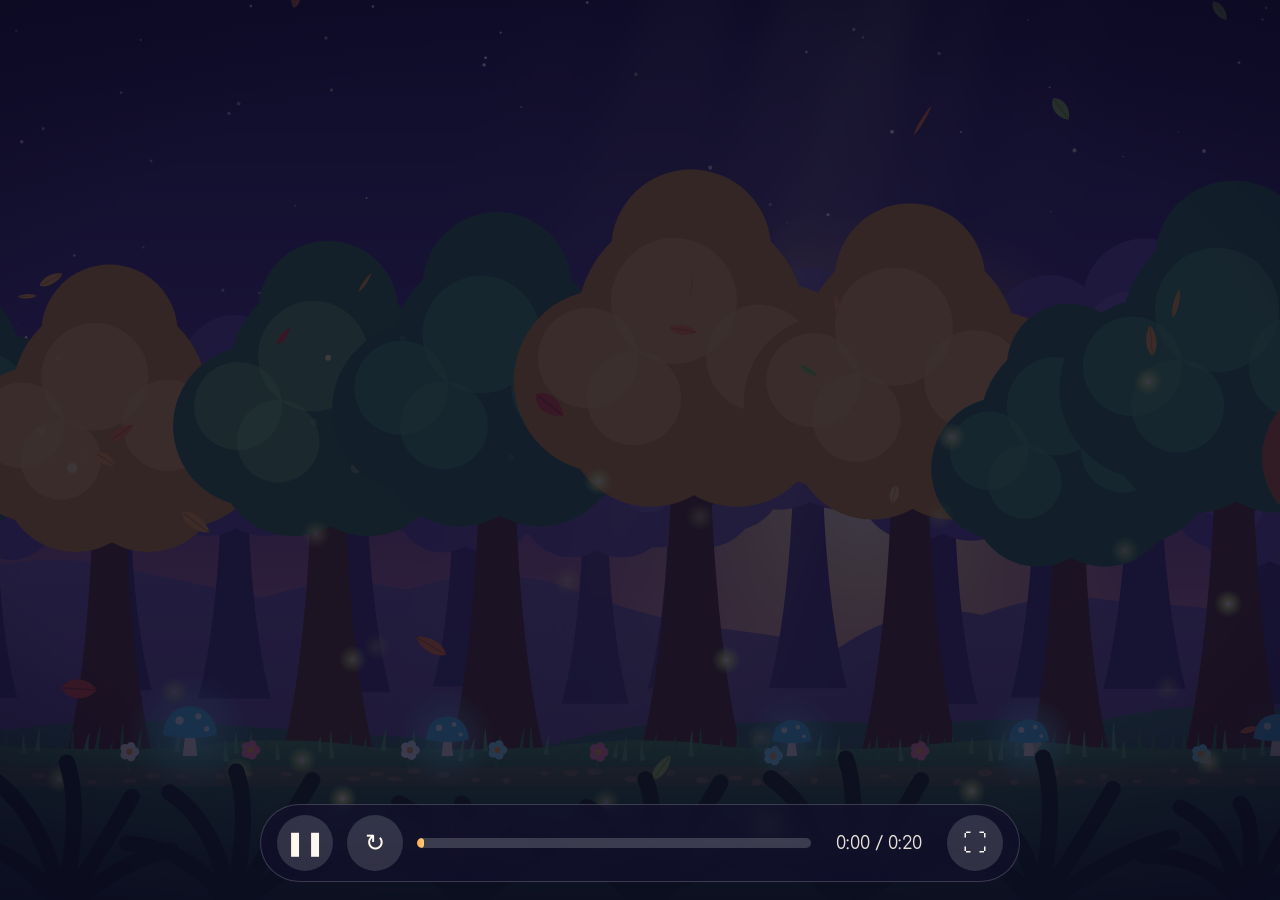
==== kitten-cartoon/rizhik.html @ b868d4de "Add single-file build for opening on Android, keep ground visible on wide screens Android opens loca" ====
<!DOCTYPE html>
<html lang="ru">
<head>
  <meta charset="UTF-8">
  <!-- Адаптация под планшет Samsung Galaxy Tab S8 Ultra (2960×1848, 16:10) -->
  <meta name="viewport" content="width=device-width, initial-scale=1, maximum-scale=1, user-scalable=no, viewport-fit=cover">
  <meta name="theme-color" content="#1b1838">
  <meta name="mobile-web-app-capable" content="yes">
  <meta name="apple-mobile-web-app-capable" content="yes">
  <title>Рыжик в волшебном лесу</title>
  <link rel="preconnect" href="https://fonts.googleapis.com">
  <link rel="preconnect" href="https://fonts.gstatic.com" crossorigin>
  <link href="https://fonts.googleapis.com/css2?family=Comfortaa:wght@500;700&display=swap" rel="stylesheet">
  <style>
/* ===========================================================
   Рыжик в волшебном лесу — стили
   Оптимизировано под Samsung Galaxy Tab S8 Ultra:
   экран 14.6", 2960×1848 px, соотношение 16:10,
   в браузере ≈ 1480×924 CSS-пикселей (DPR 2) в альбомной ориентации.
   =========================================================== */

*,
*::before,
*::after { box-sizing: border-box; }

:root {
  --bg: #0b0820;
  --panel: rgba(20, 16, 48, 0.55);
  --panel-border: rgba(255, 255, 255, 0.18);
  --accent: #ffa94d;
  --accent-2: #ffd27a;
  --text: #fff8ee;
  --font: "Comfortaa", "Segoe UI", "Roboto", system-ui, sans-serif;
}

html,
body {
  margin: 0;
  width: 100%;
  height: 100%;
  overflow: hidden;
  background: var(--bg);
  color: var(--text);
  font-family: var(--font);
  -webkit-tap-highlight-color: transparent;
  -webkit-user-select: none;
  user-select: none;
  touch-action: manipulation;
  overscroll-behavior: none;
}

#stage {
  position: fixed;
  inset: 0;
  width: 100vw;
  height: 100vh;
  height: 100dvh;           /* учитывает панель браузера на планшете */
  overflow: hidden;
  background: var(--bg);
}

#scene {
  display: block;
  width: 100%;
  height: 100%;
}

/* ---------- Тексты внутри SVG ---------- */
.title-main {
  font-family: var(--font);
  font-weight: 700;
  font-size: 120px;
  fill: #fff4e0;
  stroke: #b8562a;
  stroke-width: 3px;
  paint-order: stroke;
  letter-spacing: 4px;
  filter: drop-shadow(0 4px 10px rgba(30, 15, 60, 0.85)) drop-shadow(0 6px 24px rgba(255, 170, 90, 0.6));
}

.title-sub {
  font-family: var(--font);
  font-weight: 500;
  font-size: 58px;
  fill: #ffe6c4;
  stroke: #4a2a6a;
  stroke-width: 6px;
  paint-order: stroke;
  letter-spacing: 2px;
  filter: drop-shadow(0 4px 12px rgba(40, 20, 80, 0.8));
}

.bubble-text {
  font-family: var(--font);
  font-weight: 700;
  font-size: 46px;
  fill: #c2581f;
}

/* ---------- Панель управления ---------- */
#controls {
  position: absolute;
  left: 50%;
  bottom: max(18px, env(safe-area-inset-bottom));
  transform: translateX(-50%);
  display: flex;
  align-items: center;
  gap: 14px;
  width: min(760px, calc(100% - 32px));
  padding: 10px 16px;
  border-radius: 999px;
  background: var(--panel);
  border: 1px solid var(--panel-border);
  backdrop-filter: blur(10px);
  -webkit-backdrop-filter: blur(10px);
  transition: opacity 0.5s ease, transform 0.5s ease;
  z-index: 5;
}

#controls.idle {
  opacity: 0;
  transform: translateX(-50%) translateY(20px);
  pointer-events: none;
}

.ctl {
  flex: 0 0 auto;
  width: 56px;               /* крупные кнопки для пальцев и S Pen */
  height: 56px;
  border: none;
  border-radius: 50%;
  background: rgba(255, 255, 255, 0.14);
  color: var(--text);
  font-size: 24px;
  line-height: 1;
  cursor: pointer;
  transition: background 0.2s, transform 0.15s;
}

.ctl:hover { background: rgba(255, 255, 255, 0.26); }
.ctl:active { transform: scale(0.92); }

#progress {
  flex: 1 1 auto;
  height: 10px;
  border-radius: 5px;
  background: rgba(255, 255, 255, 0.18);
  overflow: hidden;
  cursor: pointer;
}

#progressFill {
  width: 0%;
  height: 100%;
  border-radius: 5px;
  background: linear-gradient(90deg, var(--accent), var(--accent-2));
}

#time {
  flex: 0 0 auto;
  min-width: 108px;
  font-size: 18px;
  font-variant-numeric: tabular-nums;
  text-align: center;
  opacity: 0.9;
}

/* ---------- Финальный экран ---------- */
#endOverlay {
  position: absolute;
  inset: 0;
  display: flex;
  align-items: flex-start;
  justify-content: center;
  padding-top: 40vh;
  z-index: 4;
  transition: opacity 0.8s ease;
}

#endOverlay.hidden {
  opacity: 0;
  pointer-events: none;
}

.big-btn {
  display: inline-flex;
  align-items: center;
  gap: 14px;
  padding: 22px 44px;
  border: 3px solid rgba(255, 255, 255, 0.85);
  border-radius: 999px;
  background: linear-gradient(135deg, #ff9a3c, #ff6f61);
  color: #fff;
  font-family: var(--font);
  font-weight: 700;
  font-size: 34px;
  cursor: pointer;
  box-shadow: 0 12px 40px rgba(255, 120, 60, 0.55);
  animation: pulse 2s ease-in-out infinite;
}

.big-btn:active { transform: scale(0.96); }
.big-btn-icon { font-size: 40px; }

@keyframes pulse {
  0%, 100% { box-shadow: 0 12px 40px rgba(255, 120, 60, 0.45); transform: scale(1); }
  50%      { box-shadow: 0 12px 60px rgba(255, 170, 80, 0.85); transform: scale(1.04); }
}

/* ---------- Подсказка «поверните планшет» ---------- */
#rotateHint {
  display: none;
  position: absolute;
  top: max(24px, env(safe-area-inset-top));
  left: 50%;
  transform: translateX(-50%);
  padding: 16px 28px;
  border-radius: 24px;
  background: var(--panel);
  border: 1px solid var(--panel-border);
  backdrop-filter: blur(10px);
  -webkit-backdrop-filter: blur(10px);
  text-align: center;
  font-size: 22px;
  z-index: 6;
  animation: hintFade 6s ease forwards;
}

#rotateHint p { margin: 6px 0 0; line-height: 1.4; }
.rotate-icon { font-size: 40px; animation: spin 2.4s ease-in-out infinite; }

@keyframes spin { 50% { transform: rotate(90deg); } }
@keyframes hintFade { 0%, 80% { opacity: 1; } 100% { opacity: 0; visibility: hidden; } }

@media (orientation: portrait) {
  #rotateHint { display: block; }
}

/* Крупный экран планшета (Tab S8 Ultra ≈ 1480×924) — чуть крупнее интерфейс */
@media (min-width: 1300px) and (min-height: 800px) {
  .ctl { width: 64px; height: 64px; font-size: 26px; }
  #time { font-size: 20px; }
  .big-btn { font-size: 40px; padding: 26px 54px; }
}

/* Небольшие экраны (телефоны) */
@media (max-width: 600px) {
  #controls { gap: 8px; padding: 8px 10px; }
  .ctl { width: 46px; height: 46px; font-size: 20px; }
  #time { min-width: 84px; font-size: 14px; }
  .big-btn { font-size: 22px; padding: 16px 28px; }
}

@media (prefers-reduced-motion: reduce) {
  .big-btn, .rotate-icon { animation: none; }
}

</style>
</head>
<body>
  <main id="stage">
    <!-- Вся сцена — один SVG в пропорции 16:10, как экран Tab S8 Ultra -->
    <svg id="scene" viewBox="0 0 1600 1000" preserveAspectRatio="xMidYMax slice"
         xmlns="http://www.w3.org/2000/svg" aria-label="Мультфильм: рыжий котёнок гуляет по волшебному лесу" role="img">
      <defs>
        <!-- Небо в сумерках -->
        <linearGradient id="gSky" x1="0" y1="0" x2="0" y2="1">
          <stop offset="0" stop-color="#1f1c4d"/>
          <stop offset="0.45" stop-color="#5b4a9b"/>
          <stop offset="0.75" stop-color="#d98aa6"/>
          <stop offset="1" stop-color="#ffc58f"/>
        </linearGradient>
        <radialGradient id="gSun" cx="0.5" cy="0.5" r="0.5">
          <stop offset="0" stop-color="#fff6d8" stop-opacity="1"/>
          <stop offset="0.25" stop-color="#ffe3a3" stop-opacity="0.9"/>
          <stop offset="1" stop-color="#ffb37a" stop-opacity="0"/>
        </radialGradient>
        <linearGradient id="gRay" x1="0" y1="0" x2="0" y2="1">
          <stop offset="0" stop-color="#fff3c4" stop-opacity="0.55"/>
          <stop offset="1" stop-color="#fff3c4" stop-opacity="0"/>
        </linearGradient>
        <linearGradient id="gGround" x1="0" y1="0" x2="0" y2="1">
          <stop offset="0" stop-color="#4f9a5a"/>
          <stop offset="0.25" stop-color="#2f6e47"/>
          <stop offset="1" stop-color="#173a2c"/>
        </linearGradient>
        <linearGradient id="gHillFar" x1="0" y1="0" x2="0" y2="1">
          <stop offset="0" stop-color="#7a6bb5"/>
          <stop offset="1" stop-color="#4c3f86"/>
        </linearGradient>
        <linearGradient id="gHillMid" x1="0" y1="0" x2="0" y2="1">
          <stop offset="0" stop-color="#3f7f6a"/>
          <stop offset="1" stop-color="#244c46"/>
        </linearGradient>
        <!-- Шёрстка котёнка -->
        <linearGradient id="gFur" x1="0" y1="0" x2="0" y2="1">
          <stop offset="0" stop-color="#ffab4a"/>
          <stop offset="0.6" stop-color="#f28a2e"/>
          <stop offset="1" stop-color="#e0711f"/>
        </linearGradient>
        <linearGradient id="gFurDark" x1="0" y1="0" x2="0" y2="1">
          <stop offset="0" stop-color="#e27d2c"/>
          <stop offset="1" stop-color="#c25f1a"/>
        </linearGradient>
        <radialGradient id="gHead" cx="0.4" cy="0.35" r="0.7">
          <stop offset="0" stop-color="#ffbe68"/>
          <stop offset="0.7" stop-color="#f58f33"/>
          <stop offset="1" stop-color="#e2731f"/>
        </radialGradient>
        <radialGradient id="gIris" cx="0.5" cy="0.6" r="0.6">
          <stop offset="0" stop-color="#c9f27a"/>
          <stop offset="0.6" stop-color="#5fbf4a"/>
          <stop offset="1" stop-color="#2f7d34"/>
        </radialGradient>
        <radialGradient id="gGlow" cx="0.5" cy="0.5" r="0.5">
          <stop offset="0" stop-color="#fffbd0" stop-opacity="1"/>
          <stop offset="0.3" stop-color="#f4ff8a" stop-opacity="0.8"/>
          <stop offset="1" stop-color="#c8ff6a" stop-opacity="0"/>
        </radialGradient>
        <radialGradient id="gMushGlow" cx="0.5" cy="0.5" r="0.5">
          <stop offset="0" stop-color="#8ff3ff" stop-opacity="0.75"/>
          <stop offset="1" stop-color="#5ad6ff" stop-opacity="0"/>
        </radialGradient>
        <radialGradient id="gVignette" cx="0.5" cy="0.5" r="0.75">
          <stop offset="0.6" stop-color="#000" stop-opacity="0"/>
          <stop offset="1" stop-color="#0b0820" stop-opacity="0.6"/>
        </radialGradient>
        <filter id="fBlur" x="-50%" y="-50%" width="200%" height="200%">
          <feGaussianBlur stdDeviation="18"/>
        </filter>
        <filter id="fSoft" x="-20%" y="-20%" width="140%" height="140%">
          <feGaussianBlur stdDeviation="3"/>
        </filter>
        <!-- Шаблон листочка -->
        <symbol id="leaf" viewBox="-20 -20 40 40" overflow="visible">
          <path d="M0,-18 C12,-12 14,6 0,18 C-14,6 -12,-12 0,-18 Z"/>
          <path d="M0,-16 L0,18" stroke="rgba(0,0,0,0.25)" stroke-width="1.6" fill="none"/>
        </symbol>
      </defs>

      <!-- ===== ФОН ===== -->
      <rect width="1600" height="1000" fill="url(#gSky)"/>
      <g id="stars"></g>
      <circle id="sun" cx="1050" cy="560" r="330" fill="url(#gSun)"/>
      <g id="layerHills"></g>
      <g id="layerFar"></g>
      <g id="rays" filter="url(#fBlur)"></g>
      <g id="layerMid"></g>
      <g id="layerGround"></g>

      <!-- ===== КОТЁНОК ===== -->
      <g id="kitten">
        <ellipse id="kShadow" cx="5" cy="2" rx="100" ry="13" fill="#0d2418" opacity="0.35"/>
        <g id="kBody">
          <!-- хвост -->
          <g id="kTail">
            <path d="M-62,-86 C-105,-92 -140,-130 -128,-182 C-124,-200 -104,-206 -100,-190
                     C-112,-150 -95,-112 -55,-100 Z" fill="url(#gFur)" stroke="#c9631c" stroke-width="2"/>
            <path d="M-121,-160 C-118,-150 -112,-142 -104,-136" stroke="#c9631c" stroke-width="7" fill="none" stroke-linecap="round"/>
            <path d="M-125,-182 C-122,-190 -112,-194 -104,-188" stroke="#fff1de" stroke-width="9" fill="none" stroke-linecap="round"/>
          </g>
          <!-- дальние лапки -->
          <g id="legBF" class="leg far"><path d="M-14,0 L-12,50 Q0,60 12,50 L14,0 Z" fill="url(#gFurDark)"/><ellipse cx="3" cy="55" rx="16" ry="9" fill="#f3dcc4"/></g>
          <g id="legFF" class="leg far"><path d="M-13,0 L-11,50 Q0,60 11,50 L13,0 Z" fill="url(#gFurDark)"/><ellipse cx="3" cy="55" rx="15" ry="9" fill="#f3dcc4"/></g>
          <!-- туловище -->
          <ellipse cx="5" cy="-82" rx="80" ry="44" fill="url(#gFur)" stroke="#d26a1e" stroke-width="2"/>
          <ellipse cx="18" cy="-58" rx="52" ry="18" fill="#ffe2c2" opacity="0.85"/>
          <path d="M-30,-123 Q-20,-100 -34,-82" stroke="#d0661c" stroke-width="8" fill="none" stroke-linecap="round"/>
          <path d="M-5,-126 Q4,-104 -8,-86" stroke="#d0661c" stroke-width="8" fill="none" stroke-linecap="round"/>
          <path d="M20,-125 Q28,-106 18,-92" stroke="#d0661c" stroke-width="7" fill="none" stroke-linecap="round"/>
          <path d="M-55,-112 Q-48,-95 -60,-80" stroke="#d0661c" stroke-width="7" fill="none" stroke-linecap="round"/>
          <!-- ближние лапки -->
          <g id="legBN" class="leg"><path d="M-15,0 L-12,50 Q0,60 12,50 L15,0 Z" fill="url(#gFur)"/><ellipse cx="3" cy="55" rx="17" ry="10" fill="#fff1de"/><path d="M-4,58 L-4,63 M4,58 L4,64 M12,57 L12,62" stroke="#e0b99a" stroke-width="2"/></g>
          <g id="legFN" class="leg"><path d="M-14,0 L-11,50 Q0,60 11,50 L14,0 Z" fill="url(#gFur)"/><ellipse cx="3" cy="55" rx="16" ry="10" fill="#fff1de"/><path d="M-4,58 L-4,63 M4,58 L4,64 M12,57 L12,62" stroke="#e0b99a" stroke-width="2"/></g>

          <!-- голова -->
          <g id="kHead">
            <!-- уши -->
            <g id="earBack">
              <path d="M-42,-22 L-36,-88 L-2,-46 Z" fill="#e8792a" stroke="#c9631c" stroke-width="2" stroke-linejoin="round"/>
              <path d="M-34,-32 L-32,-72 L-12,-46 Z" fill="#ffb3b8"/>
            </g>
            <g id="earFront">
              <path d="M8,-48 L42,-90 L50,-20 Z" fill="#f58f33" stroke="#c9631c" stroke-width="2" stroke-linejoin="round"/>
              <path d="M18,-46 L39,-74 L42,-34 Z" fill="#ffb3b8"/>
            </g>
            <!-- голова-шарик -->
            <ellipse cx="0" cy="0" rx="58" ry="52" fill="url(#gHead)" stroke="#c9631c" stroke-width="2"/>
            <!-- щёчки-пушок -->
            <path d="M-56,10 L-70,18 L-54,22 L-66,32 L-46,30" fill="#f58f33" stroke="#c9631c" stroke-width="2" stroke-linejoin="round"/>
            <path d="M-12,-50 Q-8,-36 -14,-26 M4,-52 Q6,-38 2,-28 M20,-48 Q18,-38 16,-30" stroke="#d0661c" stroke-width="6" fill="none" stroke-linecap="round"/>
            <!-- мордочка -->
            <ellipse cx="22" cy="22" rx="30" ry="20" fill="#fff1de"/>
            <ellipse cx="-22" cy="22" rx="12" ry="7" fill="#ff8fa0" opacity="0.55"/>
            <ellipse cx="50" cy="20" rx="8" ry="6" fill="#ff8fa0" opacity="0.5"/>
            <!-- глаза -->
            <g id="eyeBack">
              <ellipse cx="-4" cy="-4" rx="13" ry="16" fill="#fff"/>
              <ellipse class="iris" cx="-2" cy="-2" rx="10" ry="13" fill="url(#gIris)"/>
              <ellipse class="pupil" cx="-1" cy="-1" rx="5" ry="9" fill="#13131f"/>
              <circle class="shine" cx="2" cy="-7" r="4" fill="#fff"/>
              <circle class="shine" cx="-5" cy="4" r="2" fill="#fff" opacity="0.8"/>
            </g>
            <g id="eyeFront">
              <ellipse cx="32" cy="-4" rx="13" ry="16" fill="#fff"/>
              <ellipse class="iris" cx="34" cy="-2" rx="10" ry="13" fill="url(#gIris)"/>
              <ellipse class="pupil" cx="35" cy="-1" rx="5" ry="9" fill="#13131f"/>
              <circle class="shine" cx="38" cy="-7" r="4" fill="#fff"/>
              <circle class="shine" cx="31" cy="4" r="2" fill="#fff" opacity="0.8"/>
            </g>
            <!-- носик и рот -->
            <path d="M24,12 L34,12 L29,19 Z" fill="#ff7c93" stroke="#d65a74" stroke-width="1.5" stroke-linejoin="round"/>
            <path id="mouthClosed" d="M29,19 Q29,26 21,27 M29,19 Q30,26 38,26" stroke="#7a3b2a" stroke-width="2.4" fill="none" stroke-linecap="round"/>
            <g id="mouthOpen" opacity="0">
              <path d="M21,24 Q29,42 38,24 Q29,28 21,24 Z" fill="#9b2f3f" stroke="#7a3b2a" stroke-width="2"/>
              <ellipse cx="29" cy="33" rx="5" ry="3.5" fill="#ff8fa0"/>
            </g>
            <!-- усики -->
            <g stroke="#fff8ef" stroke-width="2" stroke-linecap="round" opacity="0.9" id="whiskers">
              <path d="M40,20 Q62,14 82,12" fill="none"/>
              <path d="M41,25 Q64,25 84,28" fill="none"/>
              <path d="M40,30 Q60,35 78,42" fill="none"/>
              <path d="M8,22 Q-10,18 -24,18" fill="none"/>
            </g>
          </g>
        </g>
        <!-- облачко «Мяу!» -->
        <g id="bubble" opacity="0">
          <path d="M150,-300 h150 a30,30 0 0 1 30,30 v40 a30,30 0 0 1 -30,30 h-110 l-30,30 l6,-30 h-16 a30,30 0 0 1 -30,-30 v-40 a30,30 0 0 1 30,-30 Z"
                fill="#fffaf0" stroke="#e5a36a" stroke-width="3"/>
          <text x="225" y="-236" text-anchor="middle" class="bubble-text">Мяу!</text>
        </g>
      </g>

      <!-- бабочка -->
      <g id="butterfly" opacity="0">
        <g id="bfWings">
          <path d="M0,0 C-10,-34 -40,-36 -36,-12 C-34,0 -14,4 0,0 Z" fill="#7fd6ff" stroke="#3a7bd5" stroke-width="2"/>
          <path d="M0,0 C-8,18 -30,24 -28,8 C-26,0 -12,0 0,0 Z" fill="#b48cff" stroke="#3a7bd5" stroke-width="2"/>
          <path d="M0,0 C10,-34 40,-36 36,-12 C34,0 14,4 0,0 Z" fill="#7fd6ff" stroke="#3a7bd5" stroke-width="2"/>
          <path d="M0,0 C8,18 30,24 28,8 C26,0 12,0 0,0 Z" fill="#b48cff" stroke="#3a7bd5" stroke-width="2"/>
          <circle cx="-22" cy="-16" r="4" fill="#fff" opacity="0.8"/>
          <circle cx="22" cy="-16" r="4" fill="#fff" opacity="0.8"/>
        </g>
        <ellipse cx="0" cy="0" rx="3.5" ry="12" fill="#2a2347"/>
        <path d="M-1,-11 Q-6,-22 -10,-24 M1,-11 Q6,-22 10,-24" stroke="#2a2347" stroke-width="1.6" fill="none"/>
        <circle cx="0" cy="0" r="40" fill="url(#gGlow)" opacity="0.25"/>
      </g>

      <!-- ===== ПЕРЕДНИЙ ПЛАН ===== -->
      <g id="fireflies"></g>
      <g id="leaves"></g>
      <g id="layerFront"></g>
      <rect width="1600" height="1000" fill="url(#gVignette)" pointer-events="none"/>

      <!-- титры -->
      <g id="title" opacity="0">
        <text x="800" y="380" text-anchor="middle" class="title-main">Рыжик</text>
        <text x="800" y="460" text-anchor="middle" class="title-sub">в волшебном лесу</text>
      </g>
      <g id="theEnd" opacity="0">
        <text x="800" y="370" text-anchor="middle" class="title-main">Конец</text>
      </g>
      <!-- затемнение для плавного начала -->
      <rect id="fade" width="1600" height="1000" fill="#0b0820" opacity="1" pointer-events="none"/>
    </svg>

    <!-- Подсказка для портретной ориентации -->
    <div id="rotateHint" aria-hidden="true">
      <div class="rotate-icon">⟳</div>
      <p>Поверните планшет горизонтально<br>для лучшего просмотра</p>
    </div>

    <!-- Финальный экран -->
    <div id="endOverlay" class="hidden">
      <button id="replayBig" class="big-btn" type="button">
        <span class="big-btn-icon">↻</span> Смотреть ещё раз
      </button>
    </div>

    <!-- Панель управления -->
    <div id="controls">
      <button id="btnPlay" class="ctl" type="button" aria-label="Пауза">❚❚</button>
      <button id="btnReplay" class="ctl" type="button" aria-label="Сначала">↻</button>
      <div id="progress"><div id="progressFill"></div></div>
      <span id="time">0:00 / 0:20</span>
      <button id="btnFull" class="ctl" type="button" aria-label="Во весь экран">⛶</button>
    </div>
  </main>

  <script>
/* ===========================================================
   Рыжик в волшебном лесу — анимация (≈20 секунд)
   Чистый JavaScript + SVG, без библиотек.

   Сюжет:
   0–3 c     — затемнение, титр, котёнок выходит слева
   3–8 c     — котёнок гуляет, камера плавно едет за ним
   8–12.5 c  — остановка: прилетает бабочка, котёнок следит за ней
   12.5–17 c — котёнок идёт дальше
   17–20 c   — остановка, «Мяу!», титр «Конец», кнопка повтора
   =========================================================== */
(() => {
  "use strict";

  const SVG_NS = "http://www.w3.org/2000/svg";
  const DURATION = 20;           // длина мультфильма, сек
  const GROUND_Y = 860;          // линия земли, по которой идёт котёнок
  const KITTEN_SCREEN_X = 620;   // где камера держит котёнка на экране
  const STRIDE = 130;            // длина шага (пикселей за цикл лап)

  const $ = (id) => document.getElementById(id);

  // ---------- Математика ----------
  const clamp = (v, a, b) => Math.min(b, Math.max(a, v));
  const lerp = (a, b, t) => a + (b - a) * t;
  const smooth = (e0, e1, x) => {
    const t = clamp((x - e0) / (e1 - e0), 0, 1);
    return t * t * (3 - 2 * t);
  };
  // окно: плавно 0→1 на [a,b], держим 1, плавно 1→0 на [c,d]
  const win = (x, a, b, c, d) => smooth(a, b, x) * (1 - smooth(c, d, x));

  // Детерминированный генератор случайных чисел — повтор всегда одинаковый
  function rng(seed) {
    return () => {
      seed |= 0; seed = (seed + 0x6d2b79f5) | 0;
      let t = Math.imul(seed ^ (seed >>> 15), 1 | seed);
      t = (t + Math.imul(t ^ (t >>> 7), 61 | t)) ^ t;
      return ((t ^ (t >>> 14)) >>> 0) / 4294967296;
    };
  }
  const R = rng(20250327);
  const rand = (a, b) => a + R() * (b - a);

  function el(tag, attrs, parent) {
    const n = document.createElementNS(SVG_NS, tag);
    for (const k in attrs) n.setAttribute(k, attrs[k]);
    if (parent) parent.appendChild(n);
    return n;
  }

  // ---------- Движение котёнка ----------
  // «Желание идти» во времени (0 — стоит, 1 — идёт), плавные переходы
  const walkWeight = (t) =>
    win(t, 0.0, 0.6, 7.4, 8.4) + win(t, 12.3, 13.2, 16.6, 17.6);
  const SPEED = 175; // px/сек

  // Предрасчёт пройденного пути (интеграл скорости) — 120 точек/сек
  const SAMPLES = 120;
  const distTable = new Float32Array(DURATION * SAMPLES + 2);
  for (let i = 1; i < distTable.length; i++) {
    const t = i / SAMPLES;
    distTable[i] = distTable[i - 1] + (SPEED * walkWeight(t)) / SAMPLES;
  }
  const distAt = (t) => {
    const f = clamp(t, 0, DURATION) * SAMPLES;
    const i = Math.floor(f);
    const j = Math.min(i + 1, distTable.length - 1);
    return lerp(distTable[i], distTable[j], f - i);
  };
  const START_X = -260;
  const kittenWorldX = (t) => START_X + distAt(t);
  const cameraX = (t) => {
    const k = kittenWorldX(t) - KITTEN_SCREEN_X;
    // мягкий «вход» камеры, чтобы не было рывка
    return k > 0 ? k : 0;
  };
  const WORLD_END = kittenWorldX(DURATION);

  // ==========================================================
  //                 ПОСТРОЕНИЕ ДЕКОРАЦИЙ
  // ==========================================================
  const layers = {
    hills: { g: $("layerHills"), k: 0.12 },
    far: { g: $("layerFar"), k: 0.28 },
    mid: { g: $("layerMid"), k: 0.6 },
    ground: { g: $("layerGround"), k: 1.0 },
    front: { g: $("layerFront"), k: 1.45 },
  };
  const span = (k) => 1600 + (WORLD_END - KITTEN_SCREEN_X) * k + 400;

  // Звёзды
  const stars = [];
  for (let i = 0; i < 70; i++) {
    const s = el("circle", {
      cx: rand(0, 1600), cy: rand(0, 380), r: rand(0.8, 2.4), fill: "#fff",
    }, $("stars"));
    stars.push({ n: s, ph: rand(0, 6.28), sp: rand(1, 3) });
  }

  // Лучи света
  const rays = [];
  for (let i = 0; i < 6; i++) {
    const x = 700 + i * 120 + rand(-30, 30);
    const w = rand(40, 90);
    const p = el("polygon", {
      points: `${x},-50 ${x + w},-50 ${x - 260 + w * 2},1000 ${x - 380},1000`,
      fill: "url(#gRay)", opacity: 0.35,
    }, $("rays"));
    rays.push({ n: p, ph: rand(0, 6.28) });
  }

  // Холмы на горизонте
  function hillPath(width, baseY, amp, step, seedOff) {
    let d = `M-100,1000 L-100,${baseY}`;
    for (let x = -100; x <= width + step; x += step) {
      const y = baseY - amp * (0.5 + 0.5 * Math.sin(x * 0.004 + seedOff)) - amp * 0.4 * Math.sin(x * 0.011 + seedOff * 2);
      d += ` Q${x + step / 2},${y - amp * 0.3} ${x + step},${y}`;
    }
    return d + ` L${width + step},1000 Z`;
  }
  el("path", { d: hillPath(span(0.12), 700, 60, 160, 1), fill: "url(#gHillFar)", opacity: 0.9 }, layers.hills.g);

  // Дерево: ствол + пышная крона из кругов
  function tree(parent, x, baseY, h, pal, opts = {}) {
    const g = el("g", {}, parent);
    const w = h * 0.06 + 6;
    el("path", {
      d: `M${x - w * 1.6},${baseY} Q${x - w * 0.6},${baseY - h * 0.3} ${x - w * 0.55},${baseY - h * 0.85}
          L${x + w * 0.55},${baseY - h * 0.85} Q${x + w * 0.6},${baseY - h * 0.3} ${x + w * 1.6},${baseY} Z`,
      fill: pal.trunk,
    }, g);
    // ветки
    el("path", {
      d: `M${x},${baseY - h * 0.55} Q${x + h * 0.12},${baseY - h * 0.65} ${x + h * 0.2},${baseY - h * 0.78}`,
      stroke: pal.trunk, "stroke-width": w * 0.5, fill: "none", "stroke-linecap": "round",
    }, g);
    el("path", {
      d: `M${x},${baseY - h * 0.62} Q${x - h * 0.1},${baseY - h * 0.7} ${x - h * 0.18},${baseY - h * 0.84}`,
      stroke: pal.trunk, "stroke-width": w * 0.45, fill: "none", "stroke-linecap": "round",
    }, g);
    const cy = baseY - h * 0.85;
    const r = h * 0.26;
    const blobs = [[0, -0.5, 1], [-0.75, 0, 0.8], [0.75, 0, 0.85], [-0.35, 0.35, 0.75], [0.4, 0.35, 0.75], [0, -1.15, 0.7]];
    for (const [bx, by, br] of blobs) {
      el("circle", { cx: x + bx * r, cy: cy + by * r, r: br * r, fill: pal.leaf }, g);
    }
    for (const [bx, by, br] of blobs.slice(0, 4)) {
      el("circle", { cx: x + bx * r - r * 0.15, cy: cy + by * r - r * 0.2, r: br * r * 0.55, fill: pal.light, opacity: 0.55 }, g);
    }
    // волшебные огоньки-ягодки на кроне
    if (opts.berries) {
      for (let i = 0; i < 5; i++) {
        el("circle", {
          cx: x + rand(-1.1, 1.1) * r, cy: cy + rand(-1.3, 0.5) * r, r: rand(3, 6),
          fill: opts.berries, class: "twinkle", "data-ph": rand(0, 6.28).toFixed(2),
        }, g);
      }
    }
    return g;
  }

  // Дальние деревья (сиреневые силуэты)
  {
    const g = layers.far.g;
    const pal = { trunk: "#4a3d7d", leaf: "#6a5aa8", light: "#8f80cc" };
    for (let x = -60; x < span(0.28); x += rand(90, 150)) {
      tree(g, x, rand(760, 790), rand(260, 380), pal);
    }
  }
  // Средние деревья
  {
    const g = layers.mid.g;
    el("path", { d: hillPath(span(0.6), 820, 25, 200, 3), fill: "url(#gHillMid)" }, g);
    const pals = [
      { trunk: "#5b3a2e", leaf: "#2f7a55", light: "#58b277" },
      { trunk: "#61402f", leaf: "#357f4f", light: "#7fcf7a" },
      { trunk: "#5a3b33", leaf: "#c4683c", light: "#f2a65a" }, // осеннее
      { trunk: "#5a3b33", leaf: "#d49a3a", light: "#ffd36b" }, // золотое
    ];
    for (let x = 0; x < span(0.6); x += rand(170, 260)) {
      const pal = pals[Math.floor(rand(0, pals.length))];
      tree(g, x, rand(835, 850), rand(380, 520), pal, { berries: R() < 0.5 ? "#fff7a8" : null });
    }
  }

  // Земля, тропинка, цветы, грибы
  const mushrooms = [];
  const grass = [];
  {
    const g = layers.ground.g;
    const w = span(1);
    el("path", {
      d: `M-100,1000 L-100,${GROUND_Y - 30} ` +
        Array.from({ length: Math.ceil(w / 200) + 2 }, (_, i) => {
          const x = -100 + i * 200;
          return `Q${x + 100},${GROUND_Y - 45 + (i % 2) * 20} ${x + 200},${GROUND_Y - 30}`;
        }).join(" ") + ` L${w + 300},1000 Z`,
      fill: "url(#gGround)",
    }, g);
    // тропинка
    el("path", {
      d: `M-100,${GROUND_Y + 14} L${w + 300},${GROUND_Y + 14} L${w + 300},${GROUND_Y - 8} L-100,${GROUND_Y - 8} Z`,
      fill: "#8a6a4a", opacity: 0.35,
    }, g);
    for (let x = -60; x < w; x += rand(20, 46)) {
      el("ellipse", { cx: x, cy: GROUND_Y + rand(-4, 10), rx: rand(4, 9), ry: rand(2, 4), fill: "#a98b68", opacity: 0.5 }, g);
    }
    // травинки
    for (let x = -80; x < w; x += rand(10, 22)) {
      const h = rand(16, 34);
      const y = GROUND_Y - rand(14, 26);
      const p = el("path", {
        d: `M${x - 3},${y} Q${x},${y - h} ${x + 2},${y - h} Q${x + 1},${y - h * 0.4} ${x + 3},${y} Z`,
        fill: R() < 0.5 ? "#5fb36a" : "#3e8f55",
      }, g);
      grass.push({ n: p, x, y, ph: rand(0, 6.28) });
    }
    // цветы
    const colors = ["#ff8fb1", "#ffd36b", "#b48cff", "#8ff3ff", "#ffffff"];
    for (let x = 40; x < w; x += rand(90, 200)) {
      const y = GROUND_Y - rand(18, 34);
      const c = colors[Math.floor(rand(0, colors.length))];
      el("path", { d: `M${x},${y + 22} Q${x - 4},${y + 10} ${x},${y}`, stroke: "#3e8f55", "stroke-width": 3, fill: "none" }, g);
      for (let a = 0; a < 5; a++) {
        const ang = (a / 5) * Math.PI * 2;
        el("circle", { cx: x + Math.cos(ang) * 6, cy: y + Math.sin(ang) * 6, r: 5, fill: c }, g);
      }
      el("circle", { cx: x, cy: y, r: 3.5, fill: "#ffb347" }, g);
    }
    // светящиеся грибочки
    for (let x = 300; x < w; x += rand(260, 420)) {
      const y = GROUND_Y - 20;
      const s = rand(0.8, 1.3);
      const mg = el("g", { transform: `translate(${x},${y}) scale(${s.toFixed(2)})` }, g);
      const glow = el("circle", { cx: 0, cy: -22, r: 60, fill: "url(#gMushGlow)" }, mg);
      el("path", { d: "M-7,0 Q-5,-18 -4,-22 L4,-22 Q5,-18 7,0 Z", fill: "#f2efe2" }, mg);
      el("path", { d: "M-26,-20 Q-24,-46 0,-48 Q24,-46 26,-20 Q0,-14 -26,-20 Z", fill: "#4fc9e8" }, mg);
      el("circle", { cx: -10, cy: -34, r: 4, fill: "#e8fdff" }, mg);
      el("circle", { cx: 8, cy: -38, r: 3, fill: "#e8fdff" }, mg);
      el("circle", { cx: 16, cy: -26, r: 2.5, fill: "#e8fdff" }, mg);
      mushrooms.push({ glow, ph: rand(0, 6.28) });
    }
  }

  // Передний план: тёмные стволы и папоротники (самый быстрый параллакс)
  const ferns = [];
  {
    const g = layers.front.g;
    const w = span(1.45);
    // не ставим стволы туда, где они закроют котёнка во время остановок
    const keepClear = [cameraX(0), cameraX(10), cameraX(DURATION)];
    const blocks = (x) => keepClear.some((c, i) => {
      const sx = x - c * 1.45;
      return sx > (i === 0 ? -400 : 300) && sx < 980;
    });
    for (let x = 200; x < w; x += rand(500, 900)) {
      if (blocks(x)) continue;
      const tw = rand(60, 90);
      el("path", {
        d: `M${x - tw},1020 Q${x - tw * 0.6},600 ${x - tw * 0.4},-40 L${x + tw * 0.4},-40 Q${x + tw * 0.6},600 ${x + tw},1020 Z`,
        fill: "#1d1424",
      }, g);
      el("path", {
        d: `M${x - tw * 0.2},200 Q${x - tw * 0.1},500 ${x - tw * 0.25},900`,
        stroke: "#2e2236", "stroke-width": 8, fill: "none",
      }, g);
    }
    for (let x = -100; x < w; x += rand(160, 280)) {
      const fg = el("g", {}, g);
      const n = 5;
      for (let i = 0; i < n; i++) {
        const ang = -150 + (i * 120) / (n - 1);
        const len = rand(110, 170);
        const rad = (ang * Math.PI) / 180;
        const ex = x + Math.cos(rad) * len;
        const ey = 1010 + Math.sin(rad) * len;
        el("path", {
          d: `M${x},1010 Q${(x + ex) / 2 + 20},${(1010 + ey) / 2 - 30} ${ex},${ey}`,
          stroke: "#12301f", "stroke-width": 18, fill: "none", "stroke-linecap": "round",
        }, fg);
      }
      ferns.push({ n: fg, x, ph: rand(0, 6.28) });
    }
  }

  // Светлячки
  const flies = [];
  for (let i = 0; i < 26; i++) {
    const g = el("g", {}, $("fireflies"));
    el("circle", { cx: 0, cy: 0, r: 16, fill: "url(#gGlow)" }, g);
    el("circle", { cx: 0, cy: 0, r: 2.6, fill: "#fffde0" }, g);
    flies.push({
      n: g, x: rand(0, 1700), y: rand(380, 900), ax: rand(30, 90), ay: rand(20, 60),
      fx: rand(0.15, 0.4), fy: rand(0.2, 0.5), ph: rand(0, 6.28), k: rand(0.4, 1.1),
    });
  }

  // Падающие листья
  const leafColors = ["#ff8a3d", "#ffb347", "#e8553f", "#ffd36b", "#d9772b", "#9ccf5a"];
  const leaves = [];
  for (let i = 0; i < 38; i++) {
    const size = rand(22, 44);
    const u = el("use", {
      href: "#leaf", width: size, height: size, x: -size / 2, y: -size / 2,
      fill: leafColors[Math.floor(rand(0, leafColors.length))],
    }, $("leaves"));
    leaves.push({
      n: u, x0: rand(0, 1800), y0: rand(-200, 1000), vy: rand(45, 95),
      amp: rand(25, 70), f: rand(0.4, 1.1), rot: rand(-140, 140), flip: rand(1.5, 4),
      ph: rand(0, 6.28), k: rand(0.3, 0.9),
    });
  }

  // ==========================================================
  //                     ССЫЛКИ НА ЧАСТИ КОТА
  // ==========================================================
  const K = {
    root: $("kitten"), body: $("kBody"), tail: $("kTail"), head: $("kHead"),
    legFN: $("legFN"), legFF: $("legFF"), legBN: $("legBN"), legBF: $("legBF"),
    earF: $("earFront"), earB: $("earBack"), eyeF: $("eyeFront"), eyeB: $("eyeBack"),
    pupils: document.querySelectorAll("#kHead .pupil, #kHead .shine"),
    mouthOpen: $("mouthOpen"), mouthClosed: $("mouthClosed"), shadow: $("kShadow"),
    bubble: $("bubble"), whiskers: $("whiskers"),
  };
  const HIPS = { legFN: [58, -62], legFF: [44, -64], legBN: [-40, -62], legBF: [-52, -64] };
  const HEAD_POS = [92, -128];
  const BF = { root: $("butterfly"), wings: $("bfWings") };

  // Моменты моргания (сек)
  const BLINKS = [1.8, 4.4, 6.9, 9.2, 9.5, 11.6, 14.1, 16.2, 18.0, 19.3];
  const BLINK_LEN = 0.2;
  function eyeOpen(t) {
    let s = 1;
    for (const b of BLINKS) {
      if (t >= b && t <= b + BLINK_LEN) {
        s = Math.min(s, 1 - 0.92 * Math.sin((Math.PI * (t - b)) / BLINK_LEN));
      }
    }
    return s;
  }

  // Положение бабочки (в экранных координатах)
  function butterflyPos(t, headX, headY) {
    const orbitX = headX + 70 + Math.cos(t * 1.9) * 85;
    const orbitY = headY - 110 + Math.sin(t * 3.1) * 35;
    if (t < 9) {
      const e = smooth(6.4, 9, t);
      return [lerp(1750, orbitX, e) + Math.sin(t * 3) * 30 * (1 - e), lerp(150, orbitY, e) + Math.sin(t * 5) * 40 * (1 - e)];
    }
    if (t < 12.4) return [orbitX, orbitY];
    const e = smooth(12.4, 14.6, t);
    return [lerp(orbitX, 1800, e), lerp(orbitY, -120, e) + Math.sin(t * 6) * 20];
  }

  // ==========================================================
  //                        КАДР
  // ==========================================================
  function render(t, ambient) {
    // t — время сюжета [0..20], ambient — время «жизни» леса (идёт всегда)
    const cam = cameraX(t);

    // параллакс
    for (const key in layers) {
      const L = layers[key];
      L.g.setAttribute("transform", `translate(${(-cam * L.k).toFixed(2)},0)`);
    }

    // небо и свет
    for (const s of stars) s.n.setAttribute("opacity", (0.35 + 0.65 * Math.abs(Math.sin(ambient * s.sp + s.ph))).toFixed(2));
    for (const r of rays) r.n.setAttribute("opacity", (0.22 + 0.18 * Math.sin(ambient * 0.8 + r.ph)).toFixed(2));
    $("sun").setAttribute("r", (330 + Math.sin(ambient * 0.7) * 12).toFixed(1));

    for (const m of mushrooms) m.glow.setAttribute("opacity", (0.55 + 0.45 * Math.sin(ambient * 2 + m.ph)).toFixed(2));
    for (const gr of grass) {
      const a = Math.sin(ambient * 2.2 + gr.ph + gr.x * 0.01) * 6;
      gr.n.setAttribute("transform", `rotate(${a.toFixed(1)} ${gr.x} ${gr.y})`);
    }
    for (const f of ferns) {
      f.n.setAttribute("transform", `rotate(${(Math.sin(ambient * 1.2 + f.ph) * 2.5).toFixed(2)} ${f.x} 1010)`);
    }
    document.querySelectorAll(".twinkle").forEach((b) => {
      b.setAttribute("opacity", (0.5 + 0.5 * Math.sin(ambient * 3 + +b.dataset.ph)).toFixed(2));
    });

    // светлячки
    for (const f of flies) {
      let x = f.x + Math.sin(ambient * f.fx + f.ph) * f.ax - cam * f.k * 0.5;
      x = ((x % 1800) + 1800) % 1800 - 100;
      const y = f.y + Math.sin(ambient * f.fy + f.ph * 2) * f.ay;
      f.n.setAttribute("transform", `translate(${x.toFixed(1)},${y.toFixed(1)})`);
      f.n.setAttribute("opacity", (0.3 + 0.7 * Math.abs(Math.sin(ambient * 1.7 + f.ph))).toFixed(2));
    }

    // листья
    for (const l of leaves) {
      let y = l.y0 + ambient * l.vy;
      y = ((y + 200) % 1300 + 1300) % 1300 - 200;
      let x = l.x0 + Math.sin(ambient * l.f + l.ph) * l.amp - cam * l.k + ambient * 12;
      x = ((x % 1900) + 1900) % 1900 - 150;
      const rot = ambient * l.rot + l.ph * 57;
      const sx = Math.cos(ambient * l.flip + l.ph);
      l.n.setAttribute("transform", `translate(${x.toFixed(1)},${y.toFixed(1)}) rotate(${rot.toFixed(1)}) scale(${sx.toFixed(2)},1)`);
    }

    // ---------- котёнок ----------
    const w = walkWeight(t);
    const dist = distAt(t);
    const phase = (dist / STRIDE) * Math.PI * 2;
    const kx = kittenWorldX(t) - cam;
    const stand = 1 - w;
    const endPose = smooth(17.2, 18, t);

    const bob = -Math.abs(Math.sin(phase)) * 6 * w + Math.sin(ambient * 2.4) * 1.5 * stand;
    const tilt = Math.sin(phase * 2) * 1.2 * w;
    K.root.setAttribute("transform", `translate(${kx.toFixed(1)},${GROUND_Y})`);
    K.body.setAttribute("transform", `translate(0,${bob.toFixed(2)}) rotate(${tilt.toFixed(2)})`);
    K.shadow.setAttribute("rx", (100 - Math.abs(Math.sin(phase)) * 6 * w).toFixed(1));

    // лапы: диагональные пары двигаются вместе
    const A = 26 * w;
    const legs = [
      ["legFN", 0], ["legBF", 0], ["legFF", Math.PI], ["legBN", Math.PI],
    ];
    for (const [name, off] of legs) {
      const p = phase + off;
      const ang = -Math.sin(p) * A;
      const lift = Math.max(0, Math.cos(p)) * 9 * w;
      const [hx, hy] = HIPS[name];
      K[name].setAttribute("transform", `translate(${hx},${(hy - bob - lift).toFixed(2)}) rotate(${ang.toFixed(2)})`);
    }

    // хвост
    const tailA = Math.sin(ambient * (w > 0.5 ? 4 : 2.2)) * (w > 0.5 ? 8 : 14) + endPose * Math.sin(ambient * 5) * 6;
    K.tail.setAttribute("transform", `rotate(${tailA.toFixed(2)} -60 -92)`);

    // бабочка и взгляд
    const headScreenX = kx + HEAD_POS[0];
    const headScreenY = GROUND_Y + HEAD_POS[1] + bob;
    let lookX = 1, lookY = 0, headA = Math.sin(phase) * 2 * w;
    const bfVis = win(t, 6.3, 7, 13.8, 14.6);
    if (bfVis > 0) {
      const [bx, by] = butterflyPos(t, headScreenX, headScreenY);
      const flap = 0.25 + 0.75 * Math.abs(Math.sin(ambient * 16));
      BF.root.setAttribute("opacity", bfVis.toFixed(2));
      BF.root.setAttribute("transform", `translate(${bx.toFixed(1)},${by.toFixed(1)}) rotate(${(Math.sin(ambient * 2) * 15).toFixed(1)})`);
      BF.wings.setAttribute("transform", `scale(${flap.toFixed(2)},1)`);
      const dx = bx - headScreenX, dy = by - headScreenY;
      const len = Math.hypot(dx, dy) || 1;
      lookX = dx / len; lookY = dy / len;
      const focus = win(t, 7.4, 8.4, 12.6, 13.6);
      const target = clamp((Math.atan2(dy, Math.abs(dx)) * 180) / Math.PI * 0.45, -28, 10) * (dx < 0 ? 0.6 : 1);
      headA = lerp(headA, target, focus);
    } else {
      BF.root.setAttribute("opacity", 0);
    }
    // в конце — милый наклон головы
    headA = lerp(headA, -10 + Math.sin(ambient * 1.5) * 3, endPose);
    K.head.setAttribute("transform", `translate(${HEAD_POS[0]},${HEAD_POS[1]}) rotate(${headA.toFixed(2)} -20 30)`);

    // зрачки следят
    const px = clamp(lookX * 3, -3, 3), py = clamp(lookY * 3, -3, 3);
    K.pupils.forEach((p) => p.setAttribute("transform", `translate(${px.toFixed(2)},${py.toFixed(2)})`));

    // моргание
    const s = eyeOpen(t).toFixed(3);
    K.eyeF.setAttribute("transform", `translate(32,-4) scale(1,${s}) translate(-32,4)`);
    K.eyeB.setAttribute("transform", `translate(-4,-4) scale(1,${s}) translate(4,4)`);

    // уши подёргиваются
    const twitch = (Math.max(0, Math.sin(ambient * 1.3)) ** 12) * 12;
    K.earF.setAttribute("transform", `rotate(${(twitch).toFixed(2)} 30 -40)`);
    K.earB.setAttribute("transform", `rotate(${(-twitch * 0.6 + Math.sin(phase) * 2 * w).toFixed(2)} -25 -40)`);
    K.whiskers.setAttribute("transform", `rotate(${(Math.sin(ambient * 3) * 1.5).toFixed(2)} 30 22)`);

    // «Мяу!»
    const meow = win(t, 17.9, 18.2, 19.3, 19.7);
    K.mouthOpen.setAttribute("opacity", meow.toFixed(2));
    K.mouthClosed.setAttribute("opacity", (1 - meow).toFixed(2));
    K.bubble.setAttribute("opacity", meow.toFixed(2));
    K.bubble.setAttribute("transform", `translate(0,${((1 - meow) * 20).toFixed(1)}) scale(${(0.85 + 0.15 * meow).toFixed(3)})`);

    // титры и затемнение
    $("fade").setAttribute("opacity", (1 - smooth(0, 1.2, t)).toFixed(3));
    $("title").setAttribute("opacity", win(t, 0.6, 1.4, 3.4, 4.4).toFixed(3));
    $("title").setAttribute("transform", `translate(0,${(-smooth(0.6, 4.4, t) * 30).toFixed(1)})`);
    $("theEnd").setAttribute("opacity", smooth(18.8, 19.8, t).toFixed(3));
  }

  // ==========================================================
  //                 ПЛЕЕР: старт, пауза, повтор
  // ==========================================================
  const ui = {
    play: $("btnPlay"), replay: $("btnReplay"), full: $("btnFull"),
    fill: $("progressFill"), bar: $("progress"), time: $("time"),
    end: $("endOverlay"), replayBig: $("replayBig"), controls: $("controls"),
  };

  let storyT = 0;        // время сюжета
  let ambientT = 0;      // время для «живого» фона
  let playing = true;
  let last = null;
  let finished = false;

  const fmt = (s) => `0:${String(Math.floor(s)).padStart(2, "0")}`;

  function frame(now) {
    if (last === null) last = now;
    const dt = Math.min(0.05, (now - last) / 1000);
    last = now;
    if (playing) {
      ambientT += dt;
      if (!finished) {
        storyT += dt;
        if (storyT >= DURATION) {
          storyT = DURATION;
          finished = true;
          ui.end.classList.remove("hidden");
          showControls();
        }
      }
    }
    render(storyT, ambientT);
    ui.fill.style.width = `${(storyT / DURATION) * 100}%`;
    ui.time.textContent = `${fmt(storyT)} / ${fmt(DURATION)}`;
    requestAnimationFrame(frame);
  }

  function setPlaying(v) {
    playing = v;
    ui.play.textContent = v ? "❚❚" : "▶";
    ui.play.setAttribute("aria-label", v ? "Пауза" : "Играть");
    showControls();
  }

  function replay() {
    storyT = 0;
    ambientT = 0;
    finished = false;
    ui.end.classList.add("hidden");
    setPlaying(true);
  }

  ui.play.addEventListener("click", (e) => {
    e.stopPropagation();
    if (finished) replay(); else setPlaying(!playing);
  });
  ui.replay.addEventListener("click", (e) => { e.stopPropagation(); replay(); });
  ui.replayBig.addEventListener("click", (e) => { e.stopPropagation(); replay(); });

  ui.bar.addEventListener("click", (e) => {
    e.stopPropagation();
    const r = ui.bar.getBoundingClientRect();
    storyT = clamp((e.clientX - r.left) / r.width, 0, 1) * DURATION;
    finished = storyT >= DURATION;
    ui.end.classList.toggle("hidden", !finished);
  });

  // Полноэкранный режим — на планшете смотрится лучше всего
  ui.full.addEventListener("click", async (e) => {
    e.stopPropagation();
    try {
      if (!document.fullscreenElement) {
        await document.documentElement.requestFullscreen({ navigationUI: "hide" });
        if (screen.orientation && screen.orientation.lock) {
          screen.orientation.lock("landscape").catch(() => {});
        }
      } else {
        await document.exitFullscreen();
      }
    } catch (_) { /* браузер не разрешил — ничего страшного */ }
  });

  ui.controls.addEventListener("click", (e) => e.stopPropagation());

  // Перемотка для отладки: index.html?t=9 — начать с 9-й секунды
  const startAt = parseFloat(new URLSearchParams(location.search).get("t"));
  if (startAt > 0) { storyT = Math.min(startAt, DURATION - 0.01); ambientT = storyT; }

  // Тап по сцене — пауза/продолжение
  $("stage").addEventListener("click", () => {
    if (finished) { showControls(); return; }
    setPlaying(!playing);
  });

  // Клавиатура: пробел — пауза, R — повтор, F — полный экран
  document.addEventListener("keydown", (e) => {
    if (e.code === "Space") { e.preventDefault(); finished ? replay() : setPlaying(!playing); }
    else if (e.key === "r" || e.key === "R" || e.key === "к" || e.key === "К") replay();
    else if (e.key === "f" || e.key === "F" || e.key === "а" || e.key === "А") ui.full.click();
  });

  // Панель управления прячется, когда её не трогают
  let hideTimer = null;
  function showControls() {
    ui.controls.classList.remove("idle");
    clearTimeout(hideTimer);
    hideTimer = setTimeout(() => {
      if (playing && !finished) ui.controls.classList.add("idle");
    }, 2500);
  }
  ["pointermove", "pointerdown"].forEach((ev) => document.addEventListener(ev, showControls, { passive: true }));

  // Свернули вкладку — ставим на паузу
  document.addEventListener("visibilitychange", () => {
    if (document.hidden && playing && !finished) setPlaying(false);
    last = null;
  });

  // В портретной ориентации показываем сцену целиком
  const svg = $("scene");
  function fitOrientation() {
    const portrait = window.innerHeight > window.innerWidth;
    svg.setAttribute("preserveAspectRatio", portrait ? "xMidYMid meet" : "xMidYMax slice");
  }
  window.addEventListener("resize", fitOrientation);
  fitOrientation();

  // Старт автоматически (после загрузки шрифта, но не дольше 1.5 c ожидания)
  render(storyT, ambientT);
  const start = () => { showControls(); requestAnimationFrame(frame); };
  if (document.fonts && document.fonts.ready) {
    Promise.race([document.fonts.ready, new Promise((r) => setTimeout(r, 1500))]).then(start);
  } else {
    start();
  }
})();

</script>
</body>
</html>
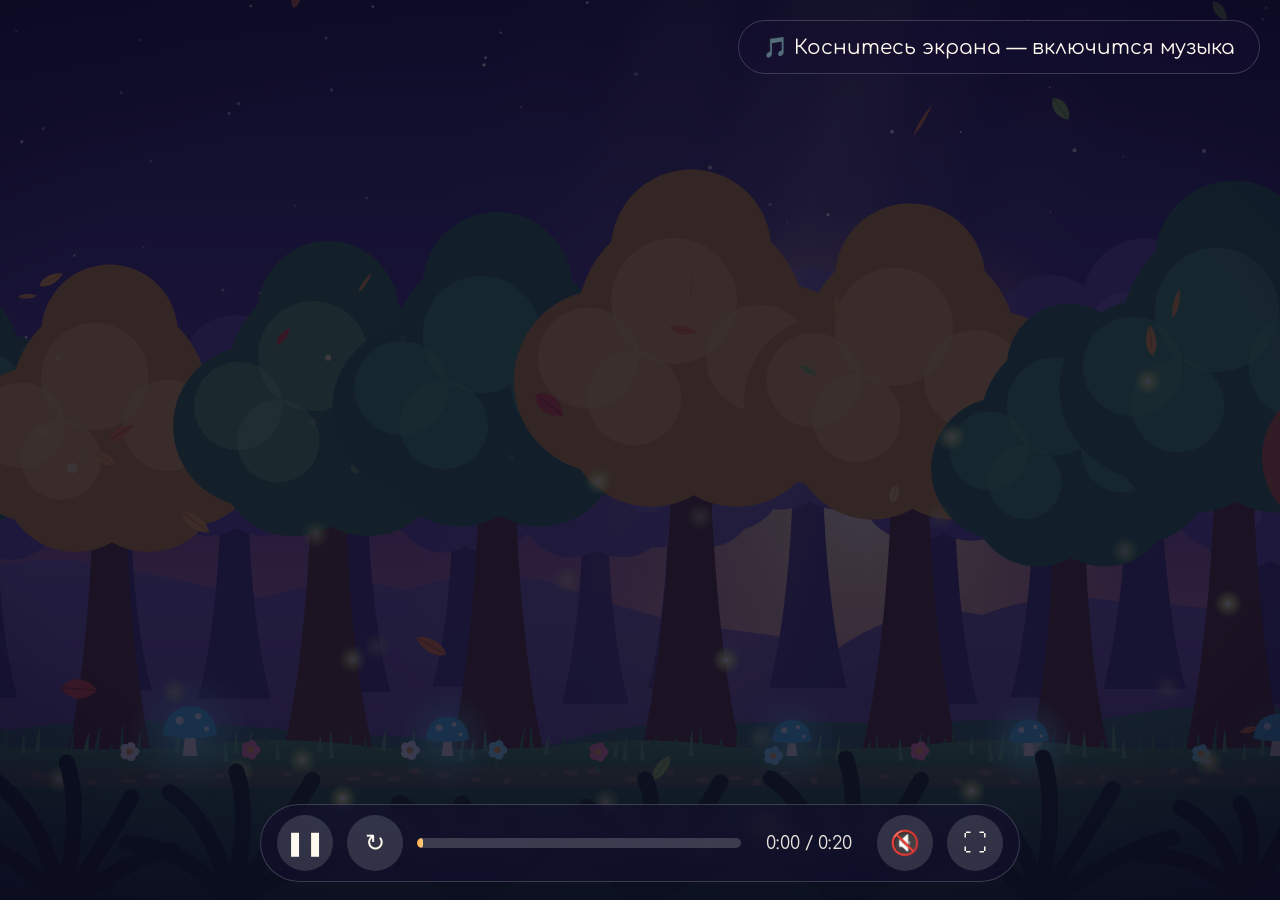
==== commit 5426912e: "Add generated music-box soundtrack, butterfly sparkles and meow Web Audio API, no audio files; story" ====
--- a/kitten-cartoon/rizhik.html
+++ b/kitten-cartoon/rizhik.html
@@ -163,6 +163,29 @@
   font-variant-numeric: tabular-nums;
   text-align: center;
   opacity: 0.9;
+}
+
+/* ---------- Подсказка про звук ---------- */
+#soundHint {
+  position: absolute;
+  top: max(20px, env(safe-area-inset-top));
+  right: max(20px, env(safe-area-inset-right));
+  padding: 14px 24px;
+  border-radius: 999px;
+  background: var(--panel);
+  border: 1px solid var(--panel-border);
+  backdrop-filter: blur(10px);
+  -webkit-backdrop-filter: blur(10px);
+  font-size: 20px;
+  z-index: 6;
+  pointer-events: none;
+  transition: opacity 0.6s ease;
+  animation: hintGlow 2s ease-in-out infinite;
+}
+#soundHint.hidden { opacity: 0; animation: none; }
+@keyframes hintGlow {
+  0%, 100% { box-shadow: 0 0 0 rgba(255, 200, 120, 0); }
+  50%      { box-shadow: 0 0 24px rgba(255, 200, 120, 0.6); }
 }
 
 /* ---------- Финальный экран ---------- */
@@ -471,6 +494,9 @@
       <p>Поверните планшет горизонтально<br>для лучшего просмотра</p>
     </div>
 
+    <!-- Подсказка про звук (браузер включает музыку только после касания) -->
+    <div id="soundHint" class="hidden">🎵 Коснитесь экрана — включится музыка</div>
+
     <!-- Финальный экран -->
     <div id="endOverlay" class="hidden">
       <button id="replayBig" class="big-btn" type="button">
@@ -484,10 +510,272 @@
       <button id="btnReplay" class="ctl" type="button" aria-label="Сначала">↻</button>
       <div id="progress"><div id="progressFill"></div></div>
       <span id="time">0:00 / 0:20</span>
+      <button id="btnSound" class="ctl" type="button" aria-label="Включить музыку">🔇</button>
       <button id="btnFull" class="ctl" type="button" aria-label="Во весь экран">⛶</button>
     </div>
   </main>
 
+  <script>
+/* ===========================================================
+   Музыка и звуки для «Рыжика» — Web Audio API, без аудиофайлов.
+   Оригинальная мелодия-«музыкальная шкатулка» в фа мажоре,
+   8 тактов × 2.5 с = 20 с, синхронно с сюжетом мультфильма:
+   такты 1–4 — прогулка, 4–6 — бабочка (искорки), 7–8 — финал, «мяу».
+   =========================================================== */
+window.KittenMusic = (() => {
+  "use strict";
+
+  const BAR = 2.5;            // длительность такта, сек
+  const BEAT = BAR / 4;       // четверть
+  const midiHz = (m) => 440 * Math.pow(2, (m - 69) / 12);
+
+  let ctx = null, master = null, dry = null, wet = null;
+  let session = null;                 // текущая «партия» (для перемотки/повтора)
+  let base = { ctx: 0, story: 0 };    // связь часов аудио и времени сюжета
+
+  // ---------- Граф: master → компрессор → колонки, + ревербератор ----------
+  function ensure() {
+    if (ctx) return ctx;
+    const AC = window.AudioContext || window.webkitAudioContext;
+    if (!AC) return null;
+    ctx = new AC();
+    const comp = ctx.createDynamicsCompressor();
+    comp.threshold.value = -18;
+    comp.ratio.value = 3;
+    master = ctx.createGain();
+    master.gain.value = 1.3;
+    master.connect(comp).connect(ctx.destination);
+
+    // «волшебная» реверберация из затухающего шума
+    const len = Math.floor(ctx.sampleRate * 2.8);
+    const ir = ctx.createBuffer(2, len, ctx.sampleRate);
+    for (let ch = 0; ch < 2; ch++) {
+      const d = ir.getChannelData(ch);
+      for (let i = 0; i < len; i++) d[i] = (Math.random() * 2 - 1) * Math.pow(1 - i / len, 3);
+    }
+    const rev = ctx.createConvolver();
+    rev.buffer = ir;
+    const revOut = ctx.createGain();
+    revOut.gain.value = 0.45;
+    rev.connect(revOut).connect(master);
+    dry = master;
+    wet = rev;
+    return ctx;
+  }
+
+  function newSession() {
+    if (session) {
+      const old = session;
+      const now = ctx.currentTime;
+      old.dry.gain.setTargetAtTime(0, now, 0.03);
+      old.wet.gain.setTargetAtTime(0, now, 0.03);
+      setTimeout(() => { old.dry.disconnect(); old.wet.disconnect(); }, 400);
+    }
+    const s = { dry: ctx.createGain(), wet: ctx.createGain() };
+    s.dry.connect(dry);
+    s.wet.connect(wet);
+    session = s;
+    return s;
+  }
+
+  // ---------- Инструменты ----------
+  // Колокольчик музыкальной шкатулки
+  function bell(s, when, midi, vel, len = 1.6) {
+    const f = midiHz(midi);
+    const g = ctx.createGain();
+    g.gain.setValueAtTime(0, when);
+    g.gain.linearRampToValueAtTime(vel, when + 0.006);
+    g.gain.exponentialRampToValueAtTime(0.0005, when + len);
+    const g2 = ctx.createGain();
+    g2.gain.setValueAtTime(0, when);
+    g2.gain.linearRampToValueAtTime(vel * 0.35, when + 0.004);
+    g2.gain.exponentialRampToValueAtTime(0.0005, when + len * 0.35);
+    const o1 = ctx.createOscillator();
+    o1.type = "sine"; o1.frequency.value = f;
+    const o2 = ctx.createOscillator();
+    o2.type = "sine"; o2.frequency.value = f * 4.01;   // «металлический» обертон
+    o1.connect(g); o2.connect(g2);
+    for (const n of [g, g2]) { n.connect(s.dry); n.connect(s.wet); }
+    o1.start(when); o2.start(when);
+    o1.stop(when + len + 0.05); o2.stop(when + len + 0.05);
+  }
+
+  // Мягкий фон-аккорд
+  function pad(s, when, midis, len, vel = 0.03) {
+    const lp = ctx.createBiquadFilter();
+    lp.type = "lowpass";
+    lp.frequency.setValueAtTime(700, when);
+    lp.frequency.linearRampToValueAtTime(1400, when + len * 0.6);
+    lp.frequency.linearRampToValueAtTime(800, when + len + 0.8);
+    const g = ctx.createGain();
+    g.gain.setValueAtTime(0, when);
+    g.gain.linearRampToValueAtTime(vel, when + 0.6);
+    g.gain.setValueAtTime(vel, when + len);
+    g.gain.linearRampToValueAtTime(0, when + len + 0.9);
+    lp.connect(g);
+    g.connect(s.dry); g.connect(s.wet);
+    for (const m of midis) {
+      for (const det of [-7, 7]) {
+        const o = ctx.createOscillator();
+        o.type = "triangle";
+        o.frequency.value = midiHz(m);
+        o.detune.value = det;
+        o.connect(lp);
+        o.start(when);
+        o.stop(when + len + 1);
+      }
+    }
+  }
+
+  // Мягкий бас
+  function bass(s, when, midi, len) {
+    const g = ctx.createGain();
+    g.gain.setValueAtTime(0, when);
+    g.gain.linearRampToValueAtTime(0.16, when + 0.03);
+    g.gain.exponentialRampToValueAtTime(0.001, when + len);
+    const o = ctx.createOscillator();
+    o.type = "sine";
+    o.frequency.value = midiHz(midi);
+    o.connect(g); g.connect(s.dry);
+    o.start(when); o.stop(when + len + 0.05);
+  }
+
+  // Искорки (бабочка)
+  const PENTA = [77, 79, 81, 84, 86, 89, 91, 93, 96];
+  function sparkle(s, when, n = 6, up = false) {
+    for (let i = 0; i < n; i++) {
+      const m = up ? PENTA[i % PENTA.length] : PENTA[Math.floor(Math.random() * PENTA.length)];
+      bell(s, when + i * 0.07, m, 0.045, 0.9);
+    }
+  }
+
+  // «Мяу!»
+  function meow(s, when) {
+    const o = ctx.createOscillator();
+    o.type = "sawtooth";
+    o.frequency.setValueAtTime(480, when);
+    o.frequency.linearRampToValueAtTime(760, when + 0.12);
+    o.frequency.linearRampToValueAtTime(820, when + 0.28);
+    o.frequency.exponentialRampToValueAtTime(520, when + 0.62);
+    const lfo = ctx.createOscillator();
+    lfo.frequency.value = 7;
+    const lfoG = ctx.createGain();
+    lfoG.gain.value = 14;
+    lfo.connect(lfoG).connect(o.frequency);
+    // форманты: «м» → «я» → «у»
+    const f1 = ctx.createBiquadFilter();
+    f1.type = "bandpass"; f1.Q.value = 3;
+    f1.frequency.setValueAtTime(700, when);
+    f1.frequency.linearRampToValueAtTime(1500, when + 0.15);
+    f1.frequency.linearRampToValueAtTime(900, when + 0.6);
+    const f2 = ctx.createBiquadFilter();
+    f2.type = "bandpass"; f2.Q.value = 5;
+    f2.frequency.setValueAtTime(2400, when);
+    f2.frequency.linearRampToValueAtTime(2900, when + 0.2);
+    f2.frequency.linearRampToValueAtTime(1800, when + 0.6);
+    const g = ctx.createGain();
+    g.gain.setValueAtTime(0, when);
+    g.gain.linearRampToValueAtTime(0.5, when + 0.06);
+    g.gain.setValueAtTime(0.5, when + 0.38);
+    g.gain.linearRampToValueAtTime(0, when + 0.66);
+    o.connect(f1); o.connect(f2);
+    const mix = ctx.createGain();
+    mix.gain.value = 0.9;
+    f1.connect(mix); f2.connect(mix);
+    mix.connect(g);
+    g.connect(s.dry); g.connect(s.wet);
+    o.start(when); lfo.start(when);
+    o.stop(when + 0.7); lfo.stop(when + 0.7);
+  }
+
+  // ---------- Партитура ----------
+  // Аккорды по тактам (MIDI) и басовые ноты
+  const CHORDS = [
+    { t: 0, notes: [53, 57, 60], bass: 41, len: 4 },   // F
+    { t: 4, notes: [50, 53, 57], bass: 38, len: 4 },   // Dm
+    { t: 8, notes: [46, 50, 53], bass: 34, len: 4 },   // Bb
+    { t: 12, notes: [48, 52, 55], bass: 36, len: 4 },  // C
+    { t: 16, notes: [53, 57, 60], bass: 41, len: 4 },  // F
+    { t: 20, notes: [45, 48, 52], bass: 33, len: 4 },  // Am
+    { t: 24, notes: [46, 50, 53], bass: 34, len: 2 },  // Bb
+    { t: 26, notes: [48, 52, 55], bass: 36, len: 2 },  // C
+    { t: 28, notes: [53, 57, 60, 65], bass: 41, len: 5 }, // F (финал)
+  ];
+  // Мелодия: [доля, нота, длительность в долях]
+  const MELODY = [
+    [0, 72, 1], [1, 69, 1], [2, 77, 1.5], [3.5, 76, 0.5],
+    [4, 74, 1.5], [5.5, 72, 0.5], [6, 69, 2],
+    [8, 70, 1], [9, 74, 1], [10, 77, 1], [11, 79, 1],
+    [12, 81, 1.5], [13.5, 79, 0.5], [14, 76, 2],
+    [16, 77, 1], [17, 81, 1], [18, 84, 1.5], [19.5, 81, 0.5],
+    [20, 79, 1], [21, 76, 1], [22, 72, 2],
+    [24, 74, 1], [25, 77, 1], [26, 76, 1], [27, 79, 1],
+    [28, 77, 4],
+  ];
+
+  const EVENTS = [];
+  const at = (t, fn) => EVENTS.push({ t, fn });
+  for (const c of CHORDS) {
+    const t = c.t * BEAT;
+    const len = c.len * BEAT;
+    at(t, (s, w) => pad(s, w, c.notes, len));
+    at(t, (s, w) => bass(s, w, c.bass, Math.min(len, 2.4)));
+    // арпеджио восьмыми (тише мелодии)
+    const arp = [c.notes[0], c.notes[1], c.notes[2], c.notes[0] + 12, c.notes[2], c.notes[1], c.notes[0] + 12, c.notes[1] + 12];
+    const steps = Math.min(c.len, 4) * 2;
+    for (let i = 0; i < steps; i++) {
+      const m = arp[i % arp.length] + 12;
+      at(t + i * BEAT / 2, (s, w) => bell(s, w, m, 0.03, 1.1));
+    }
+  }
+  for (const [b, m, d] of MELODY) {
+    at(b * BEAT, (s, w) => bell(s, w, m, 0.11, Math.max(1.2, d * BEAT * 2.2)));
+  }
+  // бабочка прилетает, кружит и улетает
+  at(7.4, (s, w) => sparkle(s, w, 7));
+  at(8.7, (s, w) => sparkle(s, w, 5));
+  at(10.0, (s, w) => sparkle(s, w, 5));
+  at(11.3, (s, w) => sparkle(s, w, 5));
+  at(12.6, (s, w) => sparkle(s, w, 9, true));
+  // «Мяу!» и финальный перезвон
+  at(17.95, (s, w) => meow(s, w));
+  at(19.0, (s, w) => sparkle(s, w, 9, true));
+  EVENTS.sort((a, b) => a.t - b.t);
+
+  // ---------- Публичное API ----------
+  function startFrom(storyT) {
+    if (!ensure()) return;
+    const s = newSession();
+    const lead = 0.06;
+    base = { ctx: ctx.currentTime + lead, story: storyT };
+    for (const e of EVENTS) {
+      if (e.t < storyT - 0.02) continue;
+      e.fn(s, base.ctx + (e.t - storyT));
+    }
+  }
+
+  return {
+    // Создать звук (лучше вызывать из нажатия пользователя)
+    unlock() {
+      if (!ensure()) return Promise.resolve(false);
+      return ctx.resume().then(() => ctx.state === "running").catch(() => false);
+    },
+    isRunning: () => !!ctx && ctx.state === "running",
+    startFrom,
+    pause() { if (ctx) ctx.suspend(); },
+    resume() { if (ctx) return ctx.resume(); },
+    stop() {
+      if (!ctx) return;
+      newSession(); // заглушить запланированное
+    },
+    // Текущее время сюжета по аудиочасам (точная синхронизация)
+    storyNow() {
+      return base.story + Math.max(0, ctx.currentTime - base.ctx);
+    },
+  };
+})();
+
+</script>
   <script>
 /* ===========================================================
    Рыжик в волшебном лесу — анимация (≈20 секунд)
@@ -985,13 +1273,17 @@
     play: $("btnPlay"), replay: $("btnReplay"), full: $("btnFull"),
     fill: $("progressFill"), bar: $("progress"), time: $("time"),
     end: $("endOverlay"), replayBig: $("replayBig"), controls: $("controls"),
+    sound: $("btnSound"), hint: $("soundHint"),
   };
+  const music = window.KittenMusic;
 
   let storyT = 0;        // время сюжета
   let ambientT = 0;      // время для «живого» фона
   let playing = true;
   let last = null;
   let finished = false;
+  let soundOn = false;     // музыка включена
+  let userMuted = false;   // пользователь сам выключил звук
 
   const fmt = (s) => `0:${String(Math.floor(s)).padStart(2, "0")}`;
 
@@ -1002,7 +1294,9 @@
     if (playing) {
       ambientT += dt;
       if (!finished) {
-        storyT += dt;
+        // со звуком время берём из аудиочасов — картинка и музыка идут точно вместе
+        if (soundOn && music.isRunning()) storyT = Math.max(storyT, music.storyNow());
+        else storyT += dt;
         if (storyT >= DURATION) {
           storyT = DURATION;
           finished = true;
@@ -1021,14 +1315,54 @@
     playing = v;
     ui.play.textContent = v ? "❚❚" : "▶";
     ui.play.setAttribute("aria-label", v ? "Пауза" : "Играть");
+    if (soundOn) { if (v) music.resume(); else music.pause(); }
     showControls();
   }
+
+  // ---------- Звук ----------
+  function updateSoundUI() {
+    ui.sound.textContent = soundOn ? "🔊" : "🔇";
+    ui.sound.setAttribute("aria-label", soundOn ? "Выключить музыку" : "Включить музыку");
+    ui.hint.classList.toggle("hidden", soundOn || userMuted);
+  }
+  function enableSound() {
+    if (!music) return;
+    music.unlock().then((ok) => {
+      if (!ok || soundOn) return;
+      soundOn = true;
+      userMuted = false;
+      if (!finished) music.startFrom(storyT); else music.stop();
+      if (!playing) music.pause();
+      updateSoundUI();
+    });
+  }
+  function disableSound() {
+    soundOn = false;
+    userMuted = true;
+    if (music) { music.stop(); music.pause(); }
+    updateSoundUI();
+  }
+  ui.sound.addEventListener("click", (e) => {
+    e.stopPropagation();
+    if (soundOn) disableSound(); else enableSound();
+  });
+  // Браузеры разрешают звук только после касания — включаем музыку при первом же тапе
+  let consumeTap = false;
+  function firstGesture(e) {
+    if (soundOn || userMuted) return;
+    const onButton = e.target && e.target.closest && e.target.closest("button, #controls");
+    if (!onButton) consumeTap = true;   // первый тап по сцене — только включает звук
+    enableSound();
+  }
+  document.addEventListener("click", firstGesture, true);
+  document.addEventListener("keydown", (e) => { if (e.code !== "Space") firstGesture(e); }, true);
 
   function replay() {
     storyT = 0;
     ambientT = 0;
     finished = false;
     ui.end.classList.add("hidden");
+    if (soundOn) music.startFrom(0);
     setPlaying(true);
   }
 
@@ -1045,6 +1379,10 @@
     storyT = clamp((e.clientX - r.left) / r.width, 0, 1) * DURATION;
     finished = storyT >= DURATION;
     ui.end.classList.toggle("hidden", !finished);
+    if (soundOn) {
+      if (finished) music.stop(); else music.startFrom(storyT);
+      if (!playing) music.pause();
+    }
   });
 
   // Полноэкранный режим — на планшете смотрится лучше всего
@@ -1070,13 +1408,19 @@
 
   // Тап по сцене — пауза/продолжение
   $("stage").addEventListener("click", () => {
+    if (consumeTap) { consumeTap = false; return; }
     if (finished) { showControls(); return; }
     setPlaying(!playing);
   });
 
   // Клавиатура: пробел — пауза, R — повтор, F — полный экран
   document.addEventListener("keydown", (e) => {
-    if (e.code === "Space") { e.preventDefault(); finished ? replay() : setPlaying(!playing); }
+    if (e.code === "Space") {
+      e.preventDefault();
+      if (!soundOn && !userMuted) enableSound();
+      finished ? replay() : setPlaying(!playing);
+    }
+    else if (e.key === "m" || e.key === "M" || e.key === "ь" || e.key === "Ь") ui.sound.click();
     else if (e.key === "r" || e.key === "R" || e.key === "к" || e.key === "К") replay();
     else if (e.key === "f" || e.key === "F" || e.key === "а" || e.key === "А") ui.full.click();
   });
@@ -1108,6 +1452,7 @@
   fitOrientation();
 
   // Старт автоматически (после загрузки шрифта, но не дольше 1.5 c ожидания)
+  updateSoundUI();
   render(storyT, ambientT);
   const start = () => { showControls(); requestAnimationFrame(frame); };
   if (document.fonts && document.fonts.ready) {
